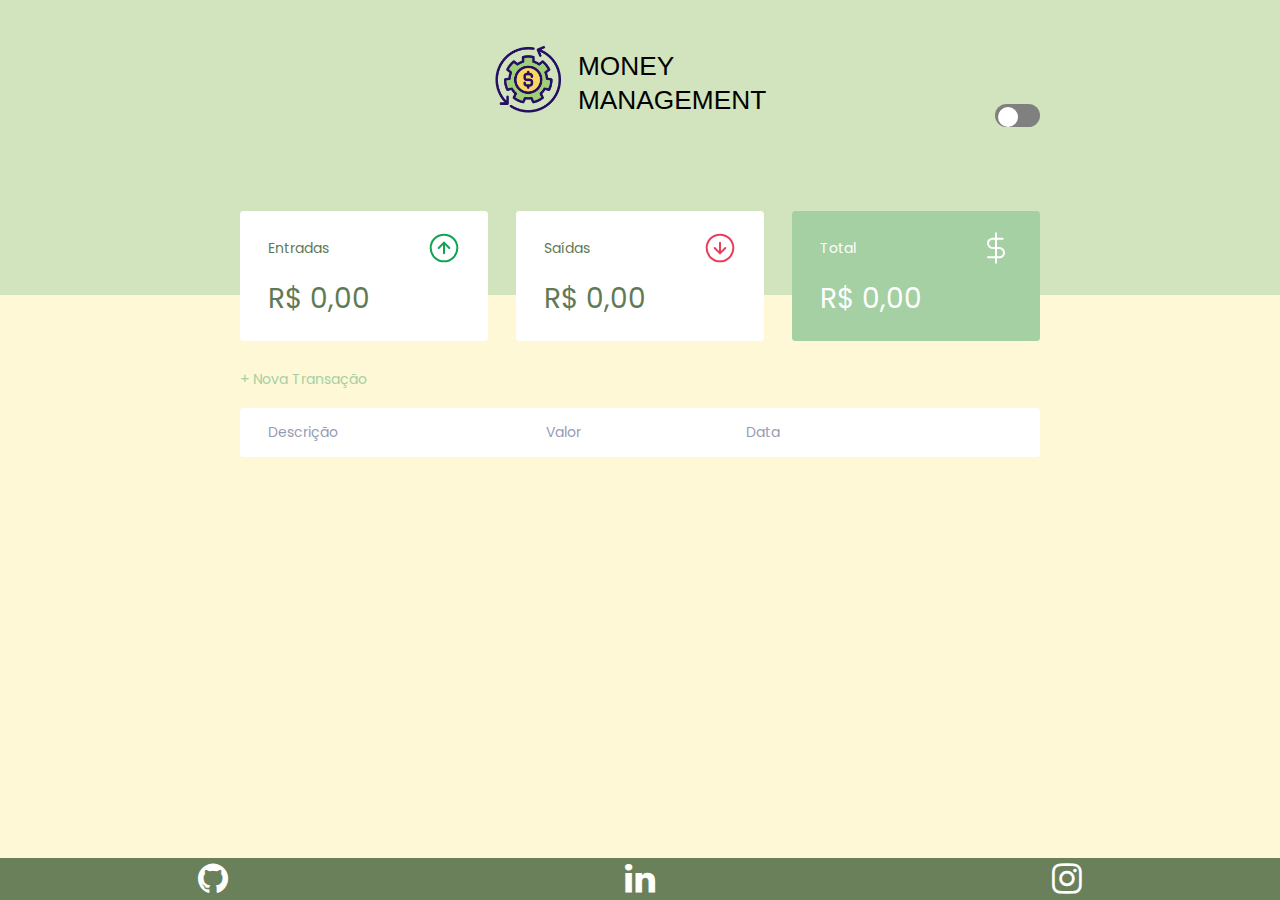
==== MoneyManagement/index.html @ 0d7ff6e9 "Money management project" ====
<!DOCTYPE html>
<html lang="pt-BR">

<head>
  <meta charset="UTF-8">
  <meta http-equiv="X-UA-Compatible" content="IE=edge">
  <meta name="viewport" content="width=device-width, initial-scale=1.0">
  <link rel="shortcut icon" href="./assets/money-management.png" type="image/x-icon">
  <link rel="stylesheet" href="https://cdnjs.cloudflare.com/ajax/libs/font-awesome/4.7.0/css/font-awesome.min.css">
  <link rel="stylesheet" href="css/style.css">
  <title>Money Management</title>
</head>

<body>
  <header class="header-bg">
    <div class="header_content container">
      <img src="assets/logo.svg" alt="Logo Money Management">
      <div class="toggle">
        <input id="switch" type="checkbox" name="theme">
        <label for="switch">Toggle</label>
      </div>
      
    </div>
  </header>
  <main class="container">
    <section id="balance">
      <h2 class="sr-only">Balanço</h2>

      <div class="card">
        <h3>
          <spam>Entradas</spam>
          <img src="./assets/income.svg" alt="Imagem de Entradas">
        </h3>
        <p id="incomeDisplay">R$ 0,00</p>
      </div>

      <div class="card">
        <h3>
          <span>Saídas</span>
          <img src="./assets/expense.svg" alt="Imagem de Saídas">
        </h3>
        <p id="expenseDisplay">R$ 0,00</p>
      </div>

      <div class="card total">
        <h3>
          <span>Total</span>
          <img src="./assets/total.svg" alt="Imagem Total">
        </h3>
        <p id="totalDisplay">R$ 0,00</p>
      </div>

    </section>

    <section id="transaction">
      <h2 class="sr-only">Transação</h2>

      <a href="#" onclick="Modal.open()" class="button new">+ Nova Transação</a>

      <table id="data-table">
        <thead>
          <tr>
            <th>Descrição</th>
            <th>Valor</th>
            <th>Data</th>
            <th></th>
          </tr>
        </thead>
        <tbody>

        </tbody>
      </table>
    </section>
  </main>

  <div class="modal-overlay">
    <div class="modal">
      <div id="form">
        <h2>Nova Transação</h2>
        <form action="" onsubmit="Form.submit(event)">
          <div class="input-group">
            <label class="sr-only" for="description">Descrição</label>
            <input type="text" name="description" id="description" placeholder="Descrição">
          </div>

          <div class="input-group">
            <label class="sr-only" for="amount">Valor</label>
            <input type="number" name="amount" id="amount" placeholder="0,00" step="0.01">
            <small class="help">Use o sinal "-" (negativo) para despesa e "," (vírgula) para casas decimais</small>
          </div>

          <div class="input-group">
            <label class="sr-only" for="date">Data</label>
            <input type="date" name="date" id="date">
          </div>

          <div class="input-group actions">
            <a href="#" onclick="Modal.close()" class="button cancel">Cancelar</a>
            <button>Salvar</button>
          </div>
        </form>
      </div>
    </div>
  </div>

  <footer id="footer">
    <a href="https://github.com/AlmeidaSoaresMatheus" target="_blank"><i class="fa fa-github" style="font-size: 35px;"></i></a>
    <a href="https://www.linkedin.com/in/matheus-almeida-soares/" target="_blank">
      <i class="fa fa-linkedin" style="font-size: 35px;"></i></a>
    <a href="https://www.instagram.com/matheusalmeida_as/" target="_blank"><i class="fa fa-instagram"
        style="font-size: 35px"></i></a>
  </footer>

  <script src="./js/main.js"></script>
</body>

</html>
---- MoneyManagement/css/style.css ----
@import url("https://fonts.googleapis.com/css2?family=Poppins:wght@100;400;700&display=swap");

:root {
  --alter-green: #617A55;
  --green: #A4D0A4;
  --dark-green: #049237;
  --red: #e92929;
  --bg: #FFF8D6;
  --white: #ffffff;
  --modal: #f0f2f5;
  --footer: #617A55;
  --data-table: #000000;
  --data-table-titles: #000000;
}

* {
  box-sizing: border-box;
  padding: 0;
  margin: 0;
}

html {
  font-size: 93.75; /* 15px */
}

body {
  background: var(--bg);
  font-family: "Poppins", sans-serif;
}

.sr-only {
  position: absolute;
  width: 1px;
  height: 1px;
  padding: 0;
  margin: -1px;
  overflow: hidden;
  clip: rect(0, 0, 0, 0);
  white-space: nowrap;
  border-width: 0;
}

.container {
  width: min(90vw, 800px);
  margin: 0 auto;
}

.header_content {
  position: relative;
}



h2 {
  margin-top: 3.2rem;
  margin-bottom: 0.8rem;
  color: var(--alter-green);
  font-weight: normal;
}


a {
  color: var(--green);
  text-decoration: none;
}

a:hover {
  color: var(--dark-green);
}

button {
  width: 100%;
  height: 50px;
  border: none;
  color: white;
  background: var(--dark-green);
  border-radius: 0.25rem;
  cursor: pointer;
  transition: 0.5s;
}

.fa:hover {
  color: var(--dark-green);
}

button:hover,
button:focus {
  background: var(--green);
  transform: translateX(5px) scale(1.2);
}

.button.new {
  display: inline-block;
  margin-bottom: 0.8rem;
}

.button.cancel {
  color: var(--red);
  border: 2px var(--red) solid;
  border-radius: 0.25rem;
  display: flex;
  align-items: center;
  justify-content: center;
  height: 50px;
  opacity: 0.4;
  transition: 0.5s;
}

.button.cancel:hover,
.button.cancel:focus {
  background: var(--red);
  color: white;
  opacity: 1;
  transform: translateX(5px) scale(1.2);
}

.fa {
  color: white;
}


.header-bg {
  background-color: rgba(164, 208, 164,0.5);
  background-blend-mode: color;
  padding: 2rem 0 10rem;
  text-align: center;
}

#logo {
  color: #fff;
  font-weight: 100;
}

#balance {
  margin-top: -6rem;
}

#balance h2 {
  color: #fff;
}

.card {
  background: var(--white);
  padding: 1.5rem 2rem;
  border-radius: 0.25rem;
  margin-bottom: 2rem;
  color: var(--alter-green);
  transition: 0.5s;
}

.card:hover,
.card:focus {
  transform: translateX(5px) scale(1.1);
  box-shadow: 2px 3px 2px rgba(0, 0, 0, 0.185);
}

.card h3 {
  font-weight: normal;
  font-size: 1rem;
  display: flex;
  align-items: center;
  justify-content: space-between;
}

.card p {
  font-size: 2rem;
  line-height: 3rem;
  margin-top: 1rem;
}

.card.total {
  background: var(--green);
  color: white;
}

#transaction {
  display: block;
  width: 100%;
  overflow-x: auto;
  margin-bottom: 100px;
}
#data-table {
  width: 100%;
  color: var(--data-table-titles);
  border-spacing: 0 0.5rem;
}

table thead tr th:first-child,
table tbody tr td:first-child {
  border-radius: 0.25rem 0 0 0.25rem;
}

table thead tr th:last-child,
table tbody tr td:last-child {
  border-radius: 0 0.25rem 0.25rem 0;
}

table th {
  background: var(--white);
  font-weight: normal;
  padding: 1rem 2rem;
  color: #969cb3;
  text-align: left;
}

table tbody tr {
  opacity: 0.7;
}

table tbody tr:hover {
  opacity: 1;
}

table td {
  background: var(--white);
  padding: 1rem 2rem;
}

td.description {
  color: var(--alter-green);
}

td.income {
  color: #12a454;
}

td.expense {
  color: #e92929;
}

/* =============== Modal =============== */
.modal-overlay {
  width: 100%;
  height: 100%;
  background: rgba(0, 0, 0, 0.5);
  position: fixed;
  top: 0;
  display: flex;
  align-items: center;
  justify-content: center;
  opacity: 0;
  visibility: hidden;
  z-index: 999;
}

.modal-overlay.active {
  opacity: 1;
  visibility: visible;
}

.modal {
  background: var(--modal);
  padding: 2.4rem;
  position: relative;
  z-index: 1;
}

#form {
  max-width: 500px;
}

#form h2 {
  margin-top: 0;
}

input {
  border: none;
  border-radius: 0.2rem;
  padding: 0.8rem;
  width: 100%;
}

.input-group {
  margin-top: 0.8rem;
}

.input-group small {
  opacity: 0.4;
}

.input-group.actions {
  display: flex;
  justify-content: space-between;
  align-items: center;
}

.input-group.actions .button,
.input-group.actions button {
  width: 46%;
}

#footer {
  display: flex;
  align-items: center;
  position: fixed;
  left: 0;
  bottom: 0;
  justify-content: space-around;
  height: 3rem;
  width: 100%;
  background: var(--footer);
  opacity: 0.95;
}

#footer .github {
  color: white;
}

@media (min-width: 800px) {
  html {
    font-size: 87.5%;
  }

  #balance {
    display: grid;
    grid-template-columns: repeat(3, 1fr);
    gap: 2rem;
  }
}

.container-2 {
  display: flex;
  justify-content: space-between;
}

input[type="checkbox"] {
  height: 0;
  width: 0;
  visibility: hidden;
}

label {
  margin-top: -30px;
  cursor: pointer;
  float: right;
  text-indent: -9999px;
  width: 45px;
  height: 23px;
  background: gray;
  border-radius: 100px;
  position: relative;
}

label::after {
  content: "";
  position: absolute;
  top: 3px;
  left: 3px;
  width: 20px;
  height: 20px;
  background-color: white;
  border-radius: 90px;
  transition: 0.3s;
}

input:checked + label {
  background-color: #232323;
}

input:checked + label::after {
  left: calc(100% - 5px);
  transform: translateX(-100%);
}

label:active:after {
  width: 45px;
}
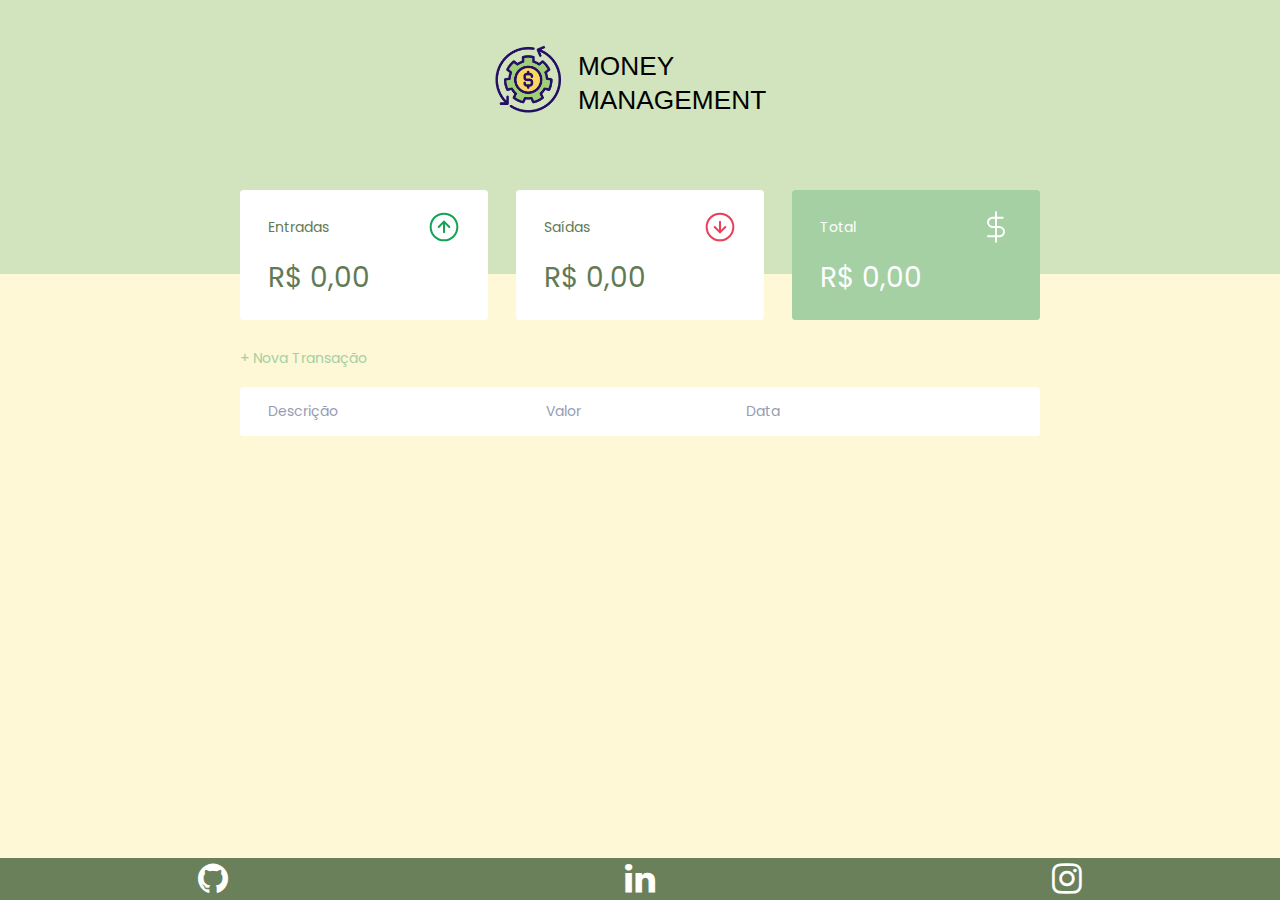
==== commit 7b878f61: "Update index.html" ====
--- a/MoneyManagement/index.html
+++ b/MoneyManagement/index.html
@@ -15,10 +15,7 @@
   <header class="header-bg">
     <div class="header_content container">
       <img src="assets/logo.svg" alt="Logo Money Management">
-      <div class="toggle">
-        <input id="switch" type="checkbox" name="theme">
-        <label for="switch">Toggle</label>
-      </div>
+
       
     </div>
   </header>
@@ -114,4 +111,4 @@
   <script src="./js/main.js"></script>
 </body>
 
-</html>+</html>
